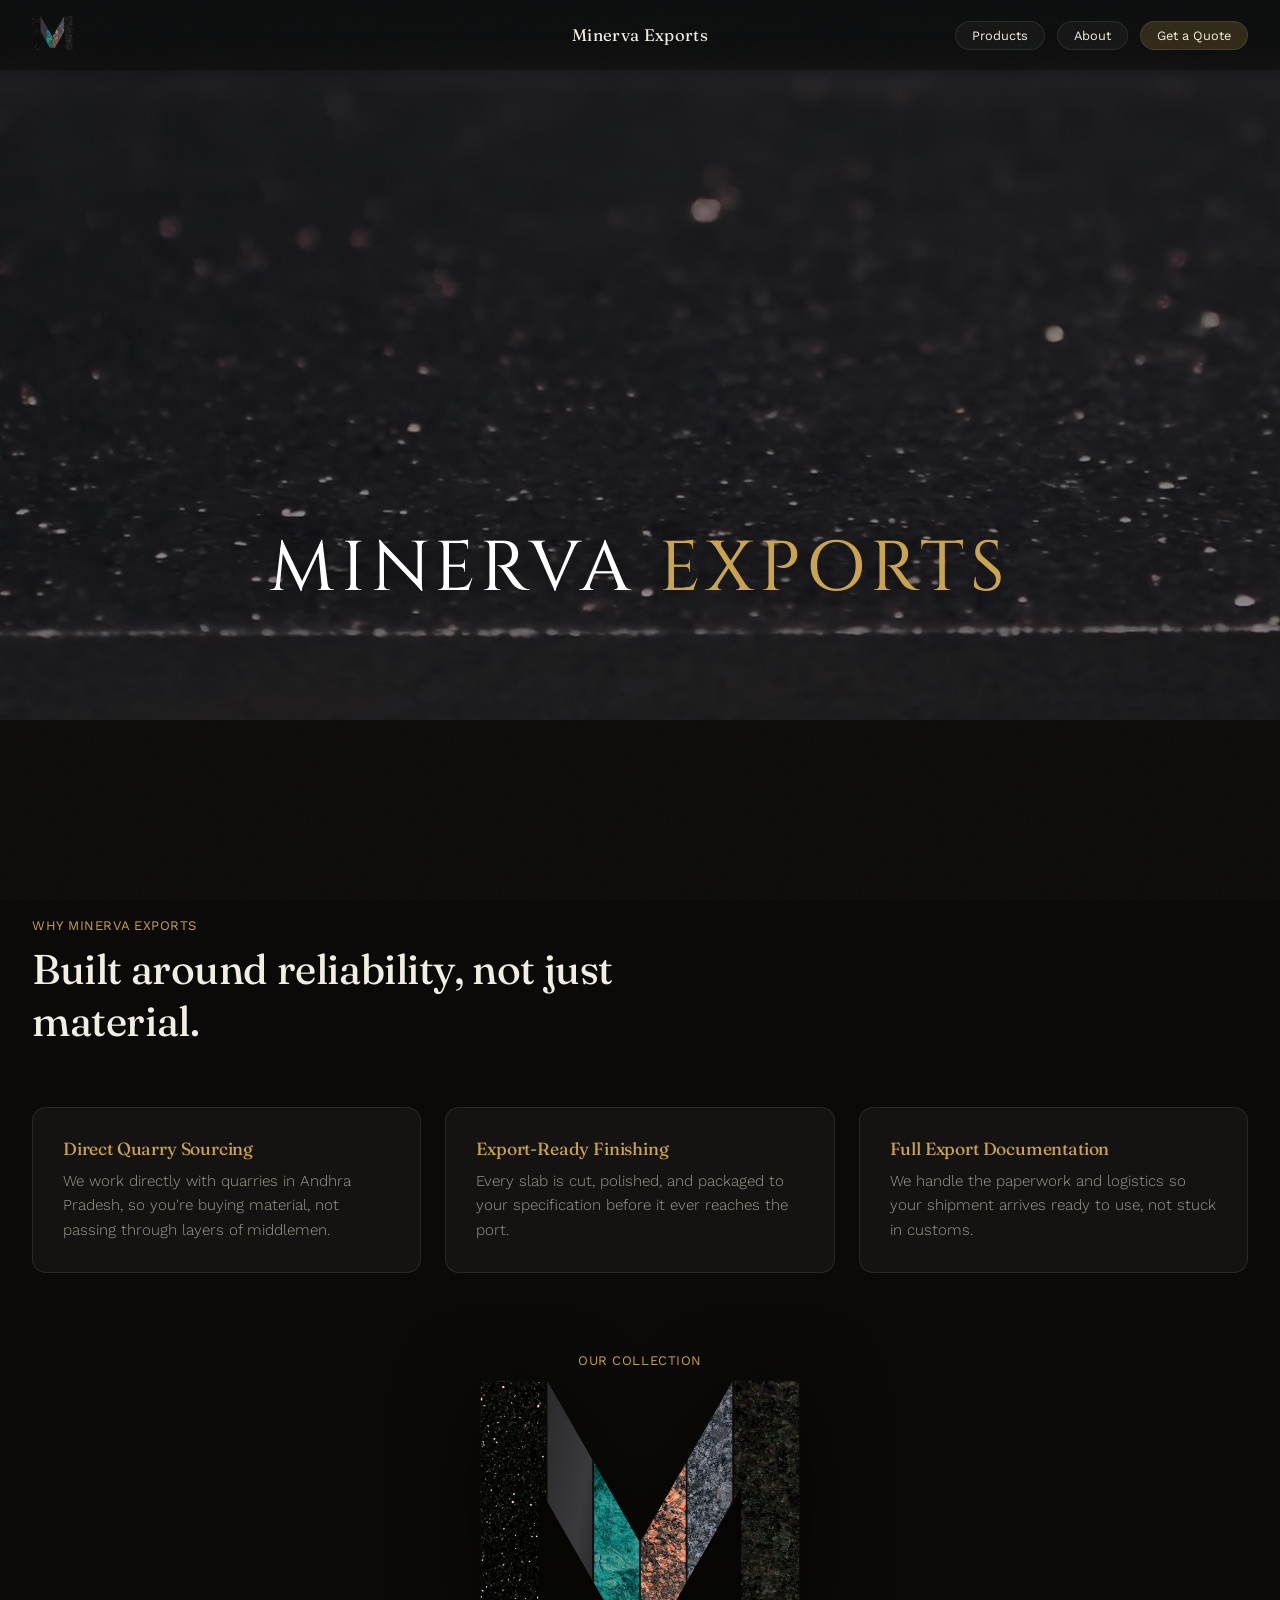
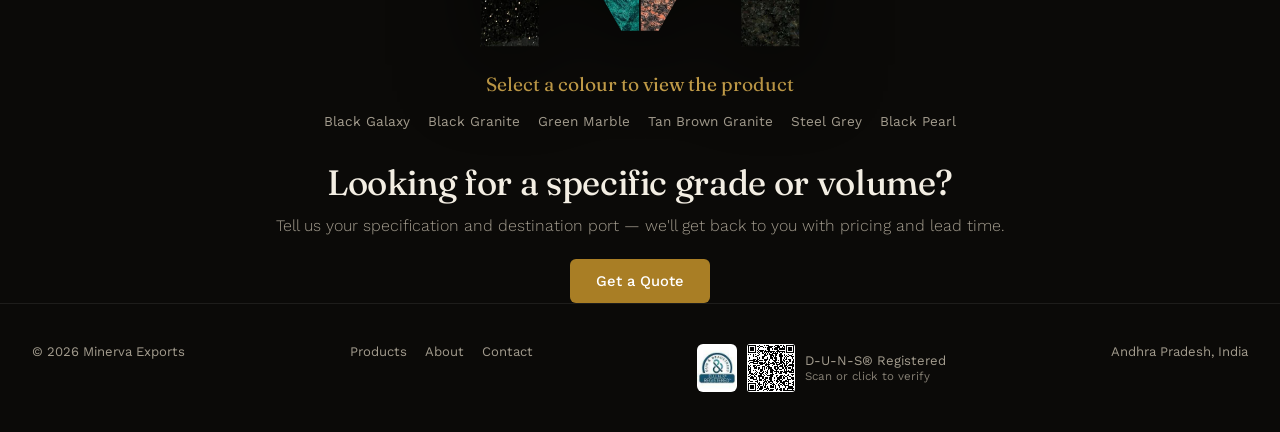
==== index.html @ e424e79a "Initial commit-1" ====
<!DOCTYPE html>
<html lang="en">
<head>
<meta charset="UTF-8">
<meta name="viewport" content="width=device-width, initial-scale=1, viewport-fit=cover">
<title>Minerva Exports — Natural Granite & Marble, Andhra Pradesh</title>
<meta name="description" content="Minerva Exports supplies Black Galaxy, Black Granite, Green Marble, Tan Brown, Steel Grey and Black Pearl Granite from Andhra Pradesh to buyers worldwide.">
<link rel="icon" href="data:image/svg+xml,%3Csvg xmlns='http://www.w3.org/2000/svg' viewBox='0 0 100 100'%3E%3Ctext y='.9em' font-size='90'%3E%F0%9F%AA%A8%3C/text%3E%3C/svg%3E">
<link rel="preconnect" href="https://fonts.googleapis.com">
<link rel="preconnect" href="https://fonts.gstatic.com" crossorigin>
<link href="https://fonts.googleapis.com/css2?family=Cinzel:wght@500;600&family=Fraunces:opsz,wght@9..144,300;9..144,450;9..144,600&family=Work+Sans:wght@300;400;500&display=swap" rel="stylesheet">
<link rel="stylesheet" href="css/style.css?v=19">
</head>
<body>
<div class="watermark" aria-hidden="true"><img src="assets/logo.png" alt=""><span>Minerva Exports</span></div>
<div class="grain"></div>

<nav id="nav">
  <div><a class="nav-m" href="index.html" aria-label="Minerva Exports home"><svg viewBox="0 0 600 500" aria-hidden="true"><defs><clipPath id="mi-shape"><path d="M0 500V0H125L300 305L475 0H600V500H490V200L335 470H265L110 200V500Z"/></clipPath></defs><g clip-path="url(#mi-shape)"><image href="assets/black-galaxy.jpg" x="0" y="0" width="125" height="500" preserveAspectRatio="xMidYMid slice"/><rect x="125" width="87.5" height="500" fill="#33323a"/><image href="assets/green-marble.jpg" x="212.5" y="0" width="87.5" height="500" preserveAspectRatio="xMidYMid slice"/><image href="assets/tan-brown.jpg" x="300" y="0" width="87.5" height="500" preserveAspectRatio="xMidYMid slice"/><image href="assets/steel-grey.jpg" x="387.5" y="0" width="87.5" height="500" preserveAspectRatio="xMidYMid slice"/><image href="assets/black-pearl.jpg" x="475" y="0" width="125" height="500" preserveAspectRatio="xMidYMid slice"/></g></svg></a></div>
  <div class="brand"><a href="index.html">Minerva Exports</a></div>
  <div class="nav-right">
    <a href="products.html" class="glass nav-btn">Products</a>
    <a href="about.html" class="glass nav-btn">About</a>
    <a href="contact.html" class="glass nav-btn primary">Get a Quote</a>
  </div>
</nav>

<main>
<section class="hero">
  <img class="hero-img" src="assets/hero-full.jpg" srcset="assets/hero-3000.jpg 3000w, assets/hero-full.jpg 7176w" sizes="100vw" fetchpriority="high" decoding="async" alt="Close-up of Black Galaxy granite surface">
  <div class="hero-content">
    <h1 class="hero-brand">Minerva <span class="gold">Exports</span></h1>
  </div>
</section>
<section class="why-section">
  <div class="section-head reveal">
    <div class="tag">WHY MINERVA EXPORTS</div>
    <h2>Built around reliability, not just material.</h2>
  </div>
  <div class="value-grid">
    <div class="value-card glass reveal">
      <h3>Direct Quarry Sourcing</h3>
      <p>We work directly with quarries in Andhra Pradesh, so you're buying material, not passing through layers of middlemen.</p>
    </div>
    <div class="value-card glass reveal">
      <h3>Export-Ready Finishing</h3>
      <p>Every slab is cut, polished, and packaged to your specification before it ever reaches the port.</p>
    </div>
    <div class="value-card glass reveal">
      <h3>Full Export Documentation</h3>
      <p>We handle the paperwork and logistics so your shipment arrives ready to use, not stuck in customs.</p>
    </div>
  </div>
</section>

<section class="collection-section">
  <div class="section-head reveal">
    <div class="tag">OUR COLLECTION</div>
  </div>
  <div class="m-wrap reveal">
    <svg class="m-logo" viewBox="0 0 600 500" role="group" aria-label="Letter M made from our stone colours. Select a colour to view the product.">
      <defs>
        <clipPath id="m-shape"><path d="M0 500V0H125L300 305L475 0H600V500H490V200L335 470H265L110 200V500Z"/></clipPath>
        <linearGradient id="blk" x1="0" y1="0" x2="1" y2="1"><stop offset="0" stop-color="#2a2a2d"/><stop offset=".6" stop-color="#3a393c"/><stop offset="1" stop-color="#242426"/></linearGradient>
      </defs>
      <g clip-path="url(#m-shape)">
      <a class="m-band" href="products.html#black-galaxy" data-name="Black Galaxy" data-origin="Flagship — Andhra Pradesh" data-desc="A deep black field scattered with fine gold and copper flecks. Prized for countertops, flooring and monument work." data-ax="62" data-ay="250" aria-label="Black Galaxy">
        <image href="assets/black-galaxy.jpg" x="0" y="0" width="125" height="500" preserveAspectRatio="xMidYMid slice"/>
        <rect class="m-hit" x="0" y="0" width="125" height="500"/>
      </a>
      <a class="m-band" href="products.html#black-granite" data-name="Black Granite" data-origin="Andhra Pradesh" data-desc="A dense, uniform black stone with a fine grain, consistent in colour across large lots." data-ax="170" data-ay="190" aria-label="Black Granite">
        <rect x="125" y="0" width="87.5" height="500" fill="url(#blk)"/>
        <rect class="m-hit" x="125" y="0" width="87.5" height="500"/>
      </a>
      <a class="m-band" href="products.html#green-marble" data-name="Green Marble" data-origin="Andhra Pradesh" data-desc="Emerald-toned marble with natural veining. Polishes to a high shine for flooring and cladding." data-ax="256" data-ay="340" aria-label="Green Marble">
        <image href="assets/green-marble.jpg" x="212.5" y="0" width="87.5" height="500" preserveAspectRatio="xMidYMid slice"/>
        <rect class="m-hit" x="212.5" y="0" width="87.5" height="500"/>
      </a>
      <a class="m-band" href="products.html#tan-brown" data-name="Tan Brown Granite" data-origin="Andhra Pradesh" data-desc="Copper-red feldspar crystals in a deep black-brown base. A warm, bold look for countertops and monuments." data-ax="344" data-ay="340" aria-label="Tan Brown Granite">
        <image href="assets/tan-brown.jpg" x="300" y="0" width="87.5" height="500" preserveAspectRatio="xMidYMid slice"/>
        <rect class="m-hit" x="300" y="0" width="87.5" height="500"/>
      </a>
      <a class="m-band" href="products.html#steel-grey" data-name="Steel Grey" data-origin="Andhra Pradesh" data-desc="Cool blue-grey granite with large crystals on a dark speckled base. Hard-wearing and consistent in tone." data-ax="430" data-ay="190" aria-label="Steel Grey">
        <image href="assets/steel-grey.jpg" x="387.5" y="0" width="87.5" height="500" preserveAspectRatio="xMidYMid slice"/>
        <rect class="m-hit" x="387.5" y="0" width="87.5" height="500"/>
      </a>
      <a class="m-band" href="products.html#black-pearl" data-name="Black Pearl" data-origin="Andhra Pradesh" data-desc="Near-black granite with a silver and blue-grey shimmer when polished. For vanities, flooring and memorial work." data-ax="538" data-ay="250" aria-label="Black Pearl">
        <image href="assets/black-pearl.jpg" x="475" y="0" width="125" height="500" preserveAspectRatio="xMidYMid slice"/>
        <rect class="m-hit" x="475" y="0" width="125" height="500"/>
      </a>
      </g>
    </svg>
    <svg class="m-thread" aria-hidden="true"><path/><circle r="4"/></svg>
    <div class="m-card" aria-live="polite"><div class="m-card-origin"></div><h3 class="m-card-name"></h3><p class="m-card-desc"></p><a class="m-card-link" href="products.html">View product →</a></div>
    <p class="m-caption" aria-live="polite">Select a colour to view the product</p>
    <div class="m-legend" role="navigation" aria-label="Products"><a href="products.html#black-galaxy" data-name="Black Galaxy">Black Galaxy</a><a href="products.html#black-granite" data-name="Black Granite">Black Granite</a><a href="products.html#green-marble" data-name="Green Marble">Green Marble</a><a href="products.html#tan-brown" data-name="Tan Brown Granite">Tan Brown Granite</a><a href="products.html#steel-grey" data-name="Steel Grey">Steel Grey</a><a href="products.html#black-pearl" data-name="Black Pearl">Black Pearl</a></div>
  </div>
</section>



<section class="cta-band">
  <div class="reveal">
    <h2>Looking for a specific grade or volume?</h2>
    <p>Tell us your specification and destination port — we'll get back to you with pricing and lead time.</p>
    <a href="contact.html" class="btn-solid">Get a Quote</a>
  </div>
</section>
</main>

<footer>
  <span>© 2026 Minerva Exports</span>
  <div class="f-links">
    <a href="products.html">Products</a>
    <a href="about.html">About</a>
    <a href="contact.html">Contact</a>
  </div>
  <a class="duns-seal" href="https://dunsregistered.dnb.com/DunsRegisteredProfileAnywhere.aspx?Key1=3169042&PaArea=email" target="_blank" rel="noopener" title="Verify our D-U-N-S® Registered™ profile">
    <span class="seal"><img src="assets/duns-registered.png" alt="Dun &amp; Bradstreet D-U-N-S Registered seal"></span>
    <img class="qr-sm" src="assets/duns-qr.png" alt="QR code to verify our D-U-N-S profile">
    <span>D-U-N-S® Registered<br><small>Scan or click to verify</small></span>
  </a>
  <span>Andhra Pradesh, India</span>
</footer>

<script src="js/main.js?v=7"></script>
</body>
</html>
---- css/style.css ----
:root{
  --ink:#0B0A08;
  --panel:#16140F;
  --panel2:#1E1B15;
  --gold:#C9A24B;
  --paper:#F3EEE3;
  --muted:#A39C8E;
  font-family:'Work Sans', sans-serif;
  padding-top:env(safe-area-inset-top,0px);
  padding-bottom:env(safe-area-inset-bottom,0px);
}
*{box-sizing:border-box; margin:0; padding:0;}
html{scroll-behavior:smooth;}
body{background:var(--ink); color:var(--paper); overflow-x:hidden; position:relative;
  animation:pageIn .6s ease forwards;}
@keyframes pageIn{from{opacity:0;}to{opacity:1;}}
h1,h2,h3{font-family:'Fraunces', serif; font-weight:450; letter-spacing:-0.01em;}
a{color:inherit; text-decoration:none;}
img{max-width:100%; display:block;}
.wrap{max-width:1180px; margin:0 auto; padding:0 32px;}

/* WATERMARK + GRAIN */
.watermark{position:fixed; top:50%; left:50%; transform:translate(-50%,-50%);
  width:min(46vw,480px); z-index:0; opacity:.1; pointer-events:none; filter:saturate(1.1) brightness(1.08);
  display:flex; flex-direction:column; align-items:center; text-align:center;}
.watermark img{width:100%;}
.watermark span{font-family:'Fraunces',serif; font-size:clamp(1.4rem,4.6vw,3rem); letter-spacing:.06em;
  color:#C9A24B; margin-top:-22%; white-space:nowrap;}
.grain{position:fixed; inset:0; z-index:250; pointer-events:none; opacity:.05; mix-blend-mode:screen;
  background-image:url("data:image/svg+xml,%3Csvg xmlns='http://www.w3.org/2000/svg'%3E%3Cfilter id='n'%3E%3CfeTurbulence type='fractalNoise' baseFrequency='0.85' numOctaves='2' stitchTiles='stitch'/%3E%3C/filter%3E%3Crect width='100%25' height='100%25' filter='url(%23n)'/%3E%3C/svg%3E");
  background-size:180px;}
header, main, footer{position:relative; z-index:2;}

/* NAV */
nav{position:fixed; top:0; left:0; right:0; z-index:100; padding:16px 32px; padding-top:calc(16px + env(safe-area-inset-top,0px));
    display:grid; grid-template-columns:1fr auto 1fr; align-items:center; gap:20px;
    background:rgba(11,10,8,.5); backdrop-filter:blur(10px); -webkit-backdrop-filter:blur(10px);
    transition:background .4s ease, padding .3s ease;}
nav.scrolled{background:rgba(11,10,8,.88); backdrop-filter:blur(16px);
  padding-top:calc(14px + env(safe-area-inset-top,0px)); padding-bottom:14px; box-shadow:0 1px 0 rgba(255,255,255,.06);}
.brand{font-family:'Fraunces',serif; font-size:1.05rem; letter-spacing:.02em; justify-self:center;}
.nav-right{display:flex; align-items:center; gap:12px; justify-self:end;}
.nav-btn{position:relative; padding:9px 22px; border-radius:30px; font-size:.85rem; color:var(--paper); white-space:nowrap;
  background:rgba(201,162,75,.12); border:1px solid rgba(201,162,75,.45); display:inline-block;}
.nav-btn:hover{border-color:rgba(201,162,75,.85); box-shadow:0 6px 16px rgba(201,162,75,.14), inset 0 1px 0 rgba(255,255,255,.08);}
.nav-btn.primary{background:rgba(201,162,75,.2);}
.nav-btn.active{border-color:rgba(201,162,75,.9); background:rgba(201,162,75,.22);}
.nav-right a:not(.primary){display:none;}
@media(min-width:720px){.nav-right a:not(.primary){display:inline-block;}}

/* PAGE HEADER (non-home pages) */
.page-header{padding:calc(140px + env(safe-area-inset-top,0px)) 32px 60px; max-width:900px; margin:0 auto;}
.page-header .tag{color:var(--gold); font-size:.82rem; letter-spacing:.04em;}
.page-header h1{font-size:clamp(2rem,4.4vw,3rem); margin-top:10px;}
.page-header p{margin-top:16px; color:var(--muted); font-weight:300; max-width:60ch; line-height:1.6;}

/* HERO (home only) */
.hero{position:relative; height:80svh; min-height:448px; display:flex; align-items:flex-end; overflow:hidden;}
.hero-img{position:absolute; inset:-10% 0 0 0; width:100%; height:120%; object-fit:cover;
  transform:scale(1.12); filter:brightness(.55) saturate(1.05);
  animation:heroZoom 2.4s cubic-bezier(.19,1,.22,1) forwards; will-change:transform;}
@keyframes heroZoom{to{transform:scale(1) translateY(0);}}
.hero-fade{position:absolute; inset:0; background:linear-gradient(180deg, rgba(10,9,7,.28) 0%, rgba(10,9,7,.22) 42%, rgba(11,10,8,.98) 100%);}
.hero-content{position:relative; z-index:2; padding:0 32px 9vh; max-width:760px;}
.hero-eyebrow{color:#D9B565; font-size:.82rem; letter-spacing:.04em; margin-bottom:14px;
  opacity:0; animation:riseIn .9s ease forwards; animation-delay:.5s;}
.hero h1{font-size:clamp(2.4rem,6vw,4.4rem); line-height:1.04; font-weight:450; color:#FAF7F0;
  opacity:0; animation:riseIn 1s ease forwards; animation-delay:.7s;}
.hero p{margin-top:20px; font-size:clamp(1rem,1.6vw,1.2rem); color:#EDE8DD; max-width:520px; font-weight:300; line-height:1.5;
  opacity:0; animation:riseIn 1s ease forwards; animation-delay:.95s;}
@keyframes riseIn{from{opacity:0; transform:translateY(22px);}to{opacity:1; transform:translateY(0);}}
.hero-ctas{display:flex; gap:14px; margin-top:30px; flex-wrap:wrap;
  opacity:0; animation:riseIn 1s ease forwards; animation-delay:1.1s;}
.btn-solid{background:#A97E25; color:#fff; padding:13px 26px; border-radius:6px; font-size:.92rem; font-weight:500;}
.btn-solid:hover{background:#8F6E1F;}
.btn-outline{padding:13px 26px; border-radius:6px; font-size:.92rem; font-weight:500; border:1px solid rgba(255,255,255,.5); color:#fff;}
.btn-outline:hover{background:rgba(255,255,255,.1);}
.scroll-cue{position:absolute; bottom:28px; left:32px; z-index:2; font-size:.75rem; color:var(--muted);
  display:flex; align-items:center; gap:10px; opacity:0; animation:riseIn 1s ease forwards; animation-delay:1.3s;}
.scroll-cue .line{width:1px; height:34px; background:linear-gradient(var(--muted), transparent); animation:pulse 2s ease-in-out infinite;}
@keyframes pulse{0%,100%{opacity:.4;}50%{opacity:1;}}

/* REVEAL */
.reveal{opacity:0; transform:translateY(36px); transition:opacity .9s cubic-bezier(.19,1,.22,1), transform .9s cubic-bezier(.19,1,.22,1);}
.reveal.in{opacity:1; transform:translateY(0);}

section{padding:min(14vh,120px) 0;}
.section-head{padding:0 32px 60px; max-width:900px;}
.section-head .tag{color:var(--gold); font-size:.82rem; letter-spacing:.04em;}
.section-head h2{font-size:clamp(1.8rem,3.6vw,2.6rem); margin-top:10px; max-width:640px;}

/* VALUE PROPS (home) */
.value-grid{display:grid; grid-template-columns:1fr; gap:24px; padding:0 32px;}
@media(min-width:760px){.value-grid{grid-template-columns:repeat(3,1fr);}}
.value-card h3{color:var(--gold); font-size:1.1rem;}
.value-card p{margin-top:10px; color:var(--muted); font-weight:300; line-height:1.6; font-size:.95rem;}

/* FEATURED teaser cards (home) */
.teaser-grid{display:grid; grid-template-columns:1fr; gap:24px; padding:0 32px;}
@media(min-width:760px){.teaser-grid{grid-template-columns:repeat(3,1fr);}}
.teaser-card{overflow:hidden; padding:0; border-radius:14px;}
.teaser-card .tsw{aspect-ratio:4/3; overflow:hidden;}
.teaser-card .tsw img{width:100%; height:100%; object-fit:cover;}
.teaser-card .tbody{padding:20px;}
.teaser-card h3{font-size:1.1rem;}
.teaser-card p{margin-top:6px; color:var(--muted); font-size:.88rem; font-weight:300;}

/* PRODUCTS */
.product-row{display:grid; grid-template-columns:1fr; gap:36px; padding:0 32px; align-items:center;
  border-top:1px solid rgba(255,255,255,.08); padding-top:60px; padding-bottom:60px;}
.product-row:last-child{border-bottom:1px solid rgba(255,255,255,.08);}
@media(min-width:860px){.product-row{grid-template-columns:1fr 1fr; gap:70px;}
  .product-row.alt{direction:rtl;} .product-row.alt > *{direction:ltr;}}
.swatch{position:relative; aspect-ratio:4/3; border-radius:2px; overflow:hidden; background:#111;
  transform:scale(.9); filter:brightness(.78) saturate(.9); will-change:transform,filter;}
.swatch img{width:100%; height:100%; object-fit:cover; transform:scale(1.08); will-change:transform;}
.swatch-black{background:
    radial-gradient(circle at 20% 30%, rgba(201,162,75,.55) 0 1px, transparent 2px) 0 0/38px 38px,
    radial-gradient(circle at 60% 70%, rgba(201,162,75,.4) 0 1px, transparent 2px) 0 0/29px 29px,
    radial-gradient(circle at 80% 15%, rgba(255,255,255,.25) 0 1px, transparent 1.5px) 0 0/22px 22px,
    linear-gradient(135deg,#0c0c0d,#171618 60%,#0a0a0b);}
.swatch-tan{background:
    radial-gradient(circle at 25% 35%, rgba(60,45,30,.55) 0 2px, transparent 3px) 0 0/30px 30px,
    radial-gradient(circle at 70% 60%, rgba(230,210,180,.4) 0 2px, transparent 3px) 0 0/22px 22px,
    linear-gradient(125deg,#8a6a45,#b08a58 45%,#6e5233 100%);}
.prod-name{font-size:clamp(1.6rem,3vw,2.2rem);}
.prod-origin{color:var(--gold); font-size:.82rem; letter-spacing:.03em; margin-top:8px;}
.prod-desc{color:var(--muted); font-weight:300; line-height:1.65; margin-top:16px; max-width:46ch;}

/* ABOUT */
.about-grid{display:grid; grid-template-columns:1fr; gap:50px; padding:0 32px;}
@media(min-width:860px){.about-grid{grid-template-columns:1.1fr .9fr;}}
.about-grid p{color:var(--muted); font-weight:300; line-height:1.75; margin-top:18px; max-width:56ch;}
.about-facts{display:flex; flex-direction:column; gap:22px;}
.about-facts .fact h3{color:var(--gold); font-size:1rem; font-weight:450;}
.about-facts .fact p{color:var(--muted); font-size:.92rem; margin-top:6px; font-weight:300;}

/* PROCESS (about) */
.process-grid{display:grid; grid-template-columns:1fr; gap:20px; padding:0 32px;}
@media(min-width:760px){.process-grid{grid-template-columns:repeat(4,1fr);}}
.process-card .num{color:var(--gold); font-family:'Fraunces',serif; font-size:1.6rem;}
.process-card h3{font-size:1rem; margin-top:8px;}
.process-card p{margin-top:8px; color:var(--muted); font-size:.85rem; font-weight:300; line-height:1.5;}

/* CONTACT */
.contact-wrap{padding:0 32px; display:grid; grid-template-columns:1fr; gap:50px;}
@media(min-width:860px){.contact-wrap{grid-template-columns:.9fr 1.1fr;}}
.contact-info p{color:var(--muted); font-weight:300; line-height:1.7; margin-top:16px; max-width:40ch;}
.contact-info .addr{margin-top:32px; font-size:.92rem; color:var(--muted);}
form{display:flex; flex-direction:column; gap:18px;}
.field{display:flex; flex-direction:column; gap:8px;}
label{font-size:.82rem; color:var(--muted);}
input,select,textarea{background:transparent; border:none; border-bottom:1px solid rgba(255,255,255,.2);
  color:var(--paper); font-family:'Work Sans',sans-serif; font-size:1rem; padding:10px 2px; outline:none;
  transition:border-color .3s;}
input:focus,select:focus,textarea:focus{border-color:var(--gold);}
textarea{resize:vertical; min-height:90px;}
select option{background:var(--ink); color:var(--paper);}

/* GLASS PANELS */
.glass{position:relative; overflow:hidden; --mx:50%; --my:50%;
  background:rgba(255,255,255,.04);
  -webkit-backdrop-filter:blur(18px) saturate(160%); backdrop-filter:blur(18px) saturate(160%);
  border:1px solid rgba(255,255,255,.09); border-radius:14px; padding:30px;
  transition:border-color .4s ease, box-shadow .4s ease, transform .4s ease, background .4s ease;}
.glass::before{content:''; position:absolute; inset:0; pointer-events:none; border-radius:inherit;
  background:radial-gradient(150px circle at var(--mx) var(--my), rgba(201,162,75,.045), transparent 65%);
  opacity:0; transition:opacity .45s ease;}
.glass:hover{border-color:rgba(201,162,75,.4); box-shadow:0 14px 34px rgba(0,0,0,.5), inset 0 1px 0 rgba(255,255,255,.06);}
.glass:hover::before{opacity:1;}

button{position:relative; overflow:hidden; margin-top:10px; align-self:flex-start;
  background:rgba(201,162,75,0.14);
  -webkit-backdrop-filter:blur(14px) saturate(180%); backdrop-filter:blur(14px) saturate(180%);
  border:1px solid rgba(201,162,75,.45); color:var(--paper);
  padding:14px 30px; font-size:.95rem; font-weight:500; font-family:'Work Sans',sans-serif;
  border-radius:6px; cursor:pointer;
  transition:transform .3s ease, background .3s ease, border-color .3s ease, box-shadow .3s ease;
  --mx:50%; --my:50%;}
button::before{content:''; position:absolute; inset:0; pointer-events:none;
  background:radial-gradient(100px circle at var(--mx) var(--my), rgba(255,255,255,.14), transparent 65%);
  opacity:0; transition:opacity .35s ease;}
button:hover{transform:translateY(-2px); background:rgba(201,162,75,.22); border-color:rgba(201,162,75,.8);
  box-shadow:0 8px 20px rgba(201,162,75,.14), inset 0 1px 0 rgba(255,255,255,.3);}
button:hover::before{opacity:1;}
button:active{transform:translateY(0px) scale(.98);}

/* CTA BAND */
.cta-band{text-align:center; padding:0 32px;}
.cta-band h2{font-size:clamp(1.6rem,3.2vw,2.2rem);}
.cta-band p{margin-top:12px; color:var(--muted); font-weight:300;}
.cta-band .btn-solid{display:inline-block; margin-top:24px;}

footer{padding:40px 32px; display:flex; justify-content:space-between; flex-wrap:wrap; gap:14px;
  color:var(--muted); font-size:.82rem; border-top:1px solid rgba(255,255,255,.08);}
footer .f-links{display:flex; gap:18px;}
footer .f-links a:hover{color:var(--gold);}

@media (prefers-reduced-motion: reduce){
  .hero-img, .hero-eyebrow, .hero h1, .hero p, .hero-ctas, .scroll-cue, .reveal{animation:none !important; opacity:1 !important; transform:none !important; transition:none !important;}
}

/* NAV BUTTONS — compact (must follow .glass, which sets padding:30px) */
.nav-btn.glass{padding:6px 16px; border-radius:30px; font-size:.8rem;}

/* COLLECTION hover pop-up */
.teaser-card.reveal.in{transition:opacity .9s cubic-bezier(.19,1,.22,1), transform .45s cubic-bezier(.19,1,.22,1), box-shadow .45s ease, border-color .45s ease;}
.teaser-card.reveal.in:hover{transform:translateY(-10px) scale(1.03); z-index:3;
  box-shadow:0 24px 48px rgba(0,0,0,.6), 0 0 0 1px rgba(201,162,75,.35);}
.teaser-card .tsw img{transition:transform .6s cubic-bezier(.19,1,.22,1);}
.teaser-card:hover .tsw img{transform:scale(1.08);}

/* LOCATION MAP */
.map-wrap{padding:0 32px;}
.map-card{padding:0; overflow:hidden;}
.map-card iframe{display:block; width:100%; height:min(60vh,440px); border:0;}
.map-foot{display:flex; justify-content:space-between; align-items:center; flex-wrap:wrap; gap:14px; padding:18px 22px;}
.map-foot p{color:var(--muted); font-size:.92rem; font-weight:300; line-height:1.5;}
.map-foot .btn-solid{padding:10px 20px; font-size:.85rem;}

/* D-U-N-S REGISTERED badge */
.duns-seal{display:inline-flex; align-items:center; gap:10px; color:var(--muted);}
.duns-seal .seal{width:40px; height:48px; overflow:hidden; flex:none;}
.duns-seal .seal img{height:100%; width:auto; max-width:none;}
.duns-seal:hover{color:var(--gold);}
.duns-wrap{padding:0 32px;}
.duns-card{display:flex; flex-direction:column; align-items:center; gap:18px; text-align:center; padding:28px 22px;}
.duns-card img{width:100%; max-width:760px; height:auto;}
.duns-card p{color:var(--muted); font-size:.92rem; font-weight:300; line-height:1.6; max-width:60ch;}
.duns-seal .qr-sm{width:48px; height:48px; image-rendering:pixelated; border-radius:3px;}
.duns-seal small{font-size:.72rem; opacity:.8;}
.duns-row{display:flex; align-items:center; justify-content:center; gap:32px; flex-wrap:wrap;}
.duns-card .seal-lg{display:block; width:100px; height:120px; overflow:hidden;}
.duns-card .seal-lg img{height:100%; width:auto; max-width:none;}
.duns-card .duns-qr{width:170px; height:170px; max-width:none; image-rendering:pixelated; background:#fff; padding:8px; border-radius:8px; border:1px solid rgba(0,0,0,.08);}
.duns-card p strong{color:var(--paper); font-weight:500;}

/* Collection: 3 per row on desktop, last row centred */
@media(min-width:760px){
  .teaser-grid{display:flex; flex-wrap:wrap; justify-content:center;}
  .teaser-grid .teaser-card{flex:0 0 calc((100% - 48px)/3);}
}

/* DARK THEME extras */
.glass::before{background:radial-gradient(150px circle at var(--mx) var(--my), rgba(201,162,75,.08), transparent 65%);}
.btn-solid:hover{background:#C9A24B; color:#0B0A08;}
.duns-seal .seal, .duns-card .seal-lg{background:#fff; border-radius:6px;}
select option{background:#16140F;}

/* Map inside contact card */
.contact-info{display:flex; flex-direction:column;}
.contact-map{margin-top:28px; padding-top:24px; border-top:1px solid rgba(255,255,255,.09); display:flex; flex-direction:column; gap:12px; flex:1;}
.contact-map .map-label{color:var(--gold); font-size:.82rem; letter-spacing:.04em; text-transform:uppercase;}
.contact-info .contact-map .map-addr{margin-top:0; font-size:.92rem;}
.contact-map iframe{width:100%; flex:1; min-height:240px; border:0; border-radius:10px; filter:grayscale(.2) contrast(1.05);}
.contact-map .btn-solid{align-self:flex-start; padding:10px 20px; font-size:.85rem;}

/* Map section: map on the left, address + directions on the right (desktop) */
@media(min-width:860px){
  .map-card{display:grid; grid-template-columns:1.2fr .8fr; align-items:stretch;}
  .map-card iframe{height:100%; min-height:380px;}
  .map-foot{flex-direction:column; align-items:flex-start; justify-content:center; gap:22px; padding:36px 40px;}
  .map-foot p{font-size:1.05rem; line-height:1.7;}
}

/* Home: tighter gap between "Why Minerva Exports" and "Our Collection" */
.why-section{padding-top:max(22vh,140px); padding-bottom:48px;}
.collection-section{padding-top:0;}
.collection-section .section-head{padding-bottom:28px;}

/* HERO: brand name on the slab's bottom-left edge; intro text below the image */
.hero .hero-content{padding:0 16px; max-width:none; position:absolute; left:0; right:0; bottom:16%; text-align:center;}
.hero-brand{font-size:clamp(2rem,5.4vw,4.2rem); line-height:1; color:#FAF7F0; letter-spacing:.01em;
  text-shadow:0 2px 18px rgb(13, 12, 12);
  opacity:0; animation:riseIn 1s ease forwards; animation-delay:.5s;}
.hero-below{padding:44px 32px 0; max-width:760px;}
.hero-below .hero-eyebrow, .hero-below .hero-ctas{opacity:1; animation:none;}
.hero-below p{margin-top:4px; font-size:clamp(1rem,1.6vw,1.2rem); color:var(--muted); max-width:560px; font-weight:300; line-height:1.6;}
.hero-below .btn-outline{border-color:rgba(201,162,75,.6);}
@media (prefers-reduced-motion: reduce){ .hero-brand{animation:none; opacity:1;} }

/* Hero brand: Cinzel in gold */
.hero-brand{font-family:'Cinzel', serif; font-weight:600; letter-spacing:.08em; text-transform:uppercase;
  background:linear-gradient(180deg,#F3DC9A 0%,#D9B565 45%,#A97E25 100%);
  -webkit-background-clip:text; background-clip:text; color:transparent; -webkit-text-fill-color:transparent;
  text-shadow:none; filter:drop-shadow(0 2px 10px rgba(0,0,0,.7));}
/* Hero brand: same flat gold as the value-card headings */
.hero-brand{background:none; color:var(--gold); -webkit-text-fill-color:var(--gold);}
/* Hero brand: white, smaller */
.hero-brand{color:#FFFFFF; -webkit-text-fill-color:#FFFFFF; font-size:clamp(1.5rem,4vw,3.1rem);}
.hero-brand .gold{color:var(--gold); -webkit-text-fill-color:var(--gold);}

/* COLLECTION as circles with pop animation */
.collection-section .teaser-grid{display:flex; flex-wrap:wrap; justify-content:center; gap:36px 28px; padding:0 16px;}
.collection-section .teaser-grid .circle-card{flex:0 0 150px; width:150px; padding:0; background:none; border:none; border-radius:0;
  overflow:visible; text-align:center; box-shadow:none;}
@media(min-width:760px){.collection-section .teaser-grid .circle-card{flex:0 0 190px; width:190px;}}
.circle-card .tsw{aspect-ratio:1/1; border-radius:50%; overflow:hidden; position:relative;
  border:2px solid rgba(201,162,75,.45); box-shadow:0 10px 26px rgba(0,0,0,.55);
  transition:transform .5s cubic-bezier(.34,1.56,.64,1), box-shadow .45s ease, border-color .45s ease;}
.circle-card .tsw img{transition:transform .8s cubic-bezier(.19,1,.22,1);}
.circle-card .tbody{padding:16px 4px 0;}
.circle-card h3{font-size:1.02rem; transition:color .3s ease;}
.circle-card p{font-size:.8rem; line-height:1.45;}

/* entrance: pop in with a little bounce, staggered */
.circle-card.reveal{opacity:0; transform:scale(.6);}
.circle-card.reveal.in{opacity:1; transform:none; animation:circlePop .8s cubic-bezier(.34,1.56,.64,1) both;}
.teaser-grid .circle-card:nth-child(2).in{animation-delay:.1s;}
.teaser-grid .circle-card:nth-child(3).in{animation-delay:.2s;}
.teaser-grid .circle-card:nth-child(4).in{animation-delay:.3s;}
.teaser-grid .circle-card:nth-child(5).in{animation-delay:.4s;}
.teaser-grid .circle-card:nth-child(6).in{animation-delay:.5s;}
@keyframes circlePop{0%{opacity:0; transform:scale(.6);}70%{opacity:1; transform:scale(1.06);}100%{opacity:1; transform:scale(1);}}

/* hover: circle pops up with a gold glow */
.circle-card.reveal.in:hover{transform:none; box-shadow:none;}
.circle-card:hover .tsw{transform:translateY(-8px) scale(1.1); border-color:var(--gold);
  box-shadow:0 18px 40px rgba(0,0,0,.6), 0 0 0 6px rgba(201,162,75,.15), 0 0 28px rgba(201,162,75,.35);}
.circle-card:hover .tsw img{transform:scale(1.15) rotate(4deg);}
.circle-card:hover h3{color:var(--gold);}
.circle-card::before{display:none;}

@media (prefers-reduced-motion: reduce){
  .circle-card.reveal{opacity:1; transform:none; animation:none !important;}
  .circle-card .tsw, .circle-card .tsw img{transition:none;}
}

/* Quote form */
.hp{position:absolute; left:-9999px; width:1px; height:1px; opacity:0;}
.form-status{color:var(--muted); font-size:.88rem; line-height:1.5; min-height:1.2em;}
button:disabled{opacity:.7; cursor:default; transform:none;}
.form-status.ok{color:#DDF2DF; background:rgba(76,160,96,.16); border:1px solid rgba(76,160,96,.5); border-radius:8px; padding:12px 14px;}
.form-status.err{color:#F6D6D2; background:rgba(190,70,60,.16); border:1px solid rgba(190,70,60,.5); border-radius:8px; padding:12px 14px;}

/* M logo built from product colours (home) */
.m-wrap{max-width:320px; margin:0 auto; padding:0 24px; text-align:center;}
.m-logo{width:100%; height:auto; display:block; overflow:visible; filter:drop-shadow(0 18px 40px rgba(0,0,0,.55));}
.m-band{cursor:pointer; outline:none;}
.m-band image,.m-band rect:not(.m-hit){transition:opacity .3s ease; pointer-events:none;}
.m-hit{fill:transparent; stroke:var(--ink); stroke-width:3;}
.m-logo:hover .m-band:not(:hover) image,.m-logo:hover .m-band:not(:hover) rect:not(.m-hit),
.m-logo:focus-within .m-band:not(:focus) image,.m-logo:focus-within .m-band:not(:focus) rect:not(.m-hit){opacity:.45;}
.m-caption{margin-top:22px; height:1.6em; line-height:1.6em; white-space:nowrap; overflow:hidden; color:var(--gold); font-family:'Fraunces',serif; font-size:1.2rem; transition:opacity .25s;}
.m-legend{display:flex; flex-wrap:wrap; justify-content:center; gap:8px 18px; margin-top:14px;}
.m-legend a{color:var(--muted); font-size:.85rem; text-decoration:none; transition:color .25s;}
.m-legend a:hover,.m-legend a:focus{color:var(--gold);}
.product-row{scroll-margin-top:110px;}
.product-row:target .glass{border-color:var(--gold); box-shadow:0 0 0 1px var(--gold), 0 20px 60px rgba(201,162,75,.18);}
@media(prefers-reduced-motion:reduce){.m-band image,.m-band rect{transition:none;}}

.nav-m{display:inline-flex; align-items:center;}
.nav-m svg{height:34px; width:auto; display:block; transition:transform .4s cubic-bezier(.19,1,.22,1);}
.nav-m:hover svg{transform:scale(1.1);}


/* Watermark matches the hero title (same face, size, tracking); on home it takes over as the hero scrolls away */
.watermark{width:auto;}
.watermark img{display:none;}
.watermark span{font-family:'Cinzel',serif; font-weight:600; text-transform:uppercase; letter-spacing:.08em;
  font-size:clamp(1.5rem,4vw,3.1rem); margin-top:0; color:#FFFFFF;}
/* Watermark = exactly the hero title's computed size/weight (the .hero h1 rule wins over .hero-brand) */
.watermark span{font-size:clamp(2.4rem,6vw,4.4rem); font-weight:450;}

.m-wrap.reveal.in{transform:none;}
.m-logo{will-change:auto;}

/* Home: centre the M block (heading + M + legend) in the viewport */
.collection-section{min-height:100svh; display:flex; flex-direction:column; justify-content:center; padding-top:80px; padding-bottom:80px;}
.collection-section .section-head{text-align:center; margin:0 auto; padding-bottom:20px;}


/* Home: tighter space above and below the M */
.collection-section{min-height:0; justify-content:flex-start; padding-top:24px; padding-bottom:24px;}
.collection-section .section-head{padding-bottom:12px;}
.m-wrap{max-width:420px;}
.m-logo{max-width:320px; margin:0 auto;}
.m-caption{overflow:visible;}
.collection-section{padding-top:32px; padding-bottom:32px;}

/* M hover: thread line + product details box */
.m-wrap{max-width:940px; position:relative;}
.m-thread{position:absolute; inset:0; width:100%; height:100%; pointer-events:none; overflow:visible; z-index:2;}
.m-thread path{fill:none; stroke:var(--gold); stroke-width:1; stroke-dasharray:var(--len,600); stroke-dashoffset:var(--len,600); opacity:0; transition:stroke-dashoffset .45s ease, opacity .2s ease;}
.m-thread circle{fill:var(--gold); opacity:0; transition:opacity .2s ease;}
.m-wrap.tip .m-thread path{stroke-dashoffset:0; opacity:.9;}
.m-wrap.tip .m-thread circle{opacity:1;}
.m-card{position:absolute; width:260px; padding:18px 20px; text-align:left; z-index:3;
  background:rgba(22,20,15,.94); border:1px solid rgba(201,162,75,.4); border-radius:12px; backdrop-filter:blur(10px);
  opacity:0; visibility:hidden; transform:translateY(6px); transition:opacity .3s ease .15s, transform .3s ease .15s, visibility 0s linear .45s;}
.m-wrap.tip .m-card{opacity:1; visibility:visible; transform:none; transition:opacity .3s ease .25s, transform .3s ease .25s;}
.m-card-origin{color:var(--gold); font-size:.72rem; letter-spacing:.06em; text-transform:uppercase;}
.m-card-name{margin-top:6px; font-size:1.15rem;}
.m-card-desc{margin-top:8px; color:var(--muted); font-size:.85rem; font-weight:300; line-height:1.55;}
.m-card-link{display:inline-block; margin-top:12px; color:var(--gold); font-size:.85rem; text-decoration:none;}
.m-card-link:hover{text-decoration:underline;}
@media(max-width:859px){.m-thread,.m-card{display:none;}}
.m-wrap{width:100%;}
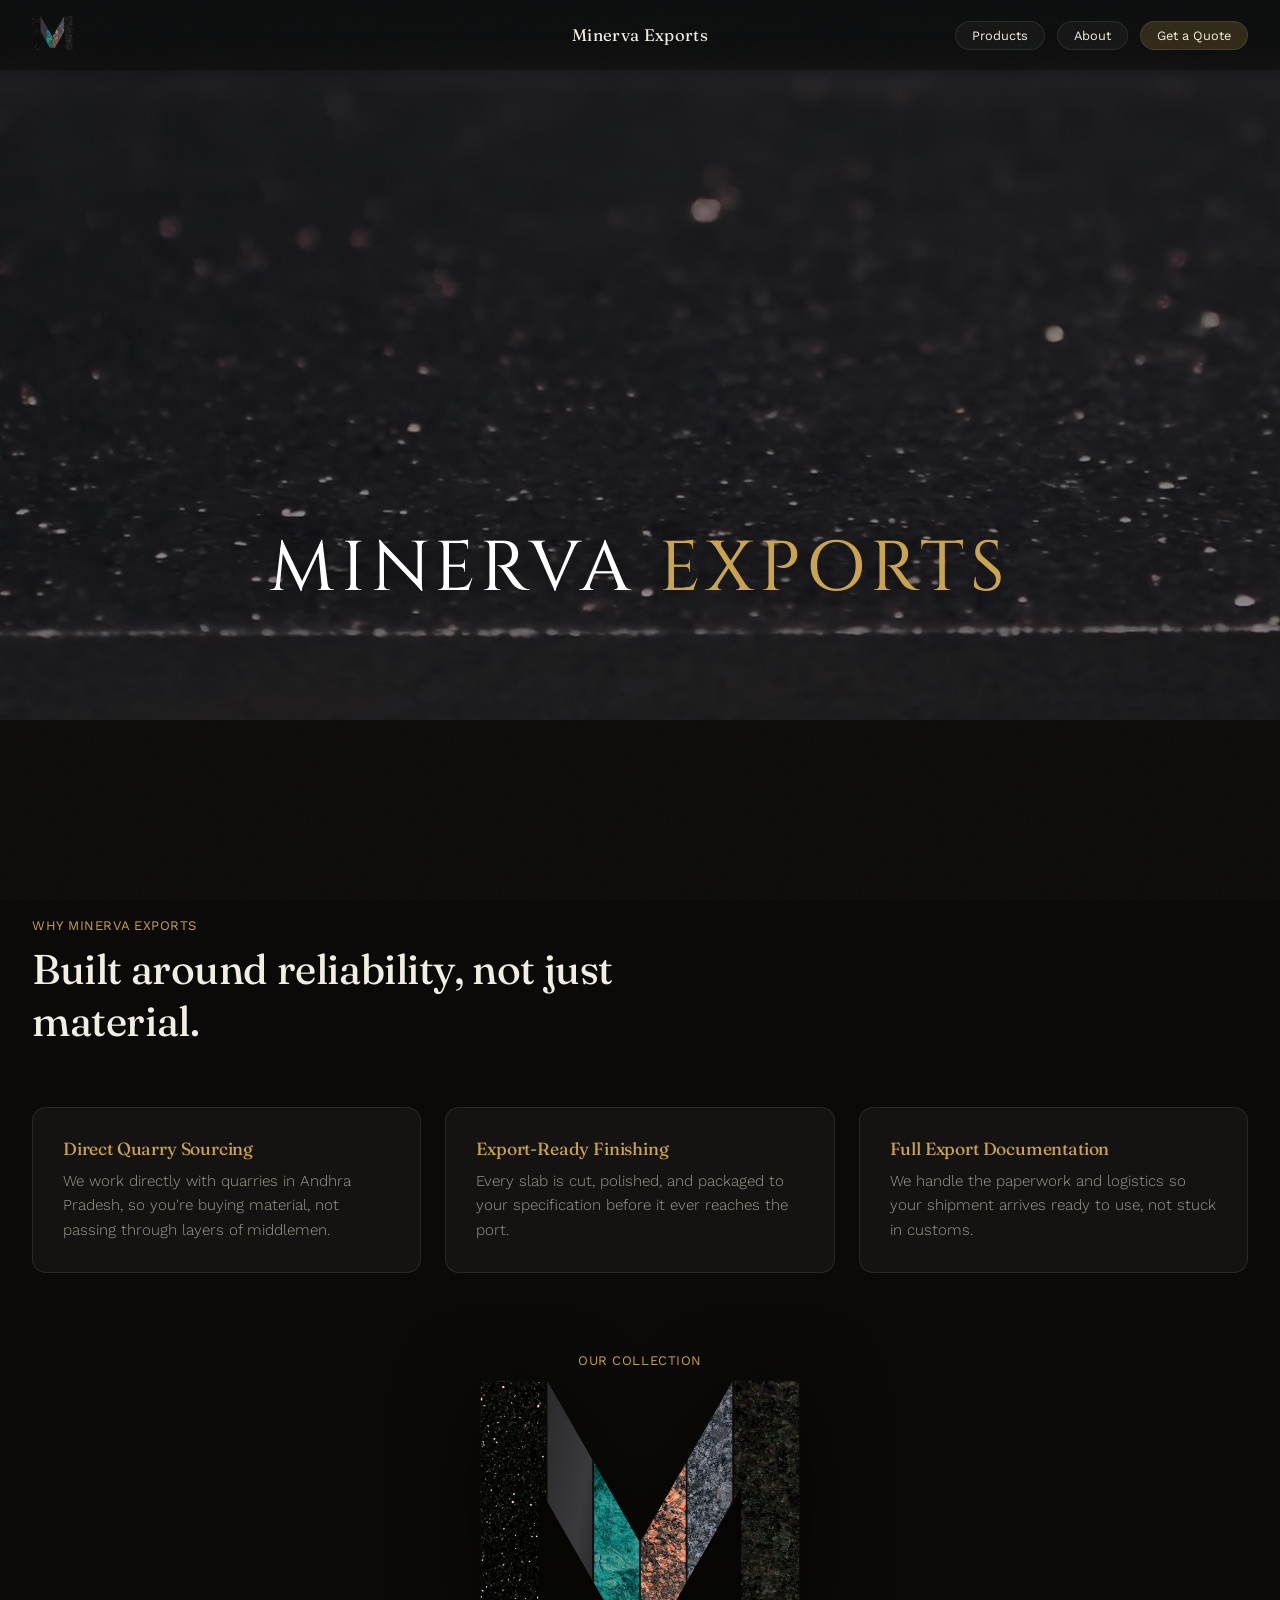
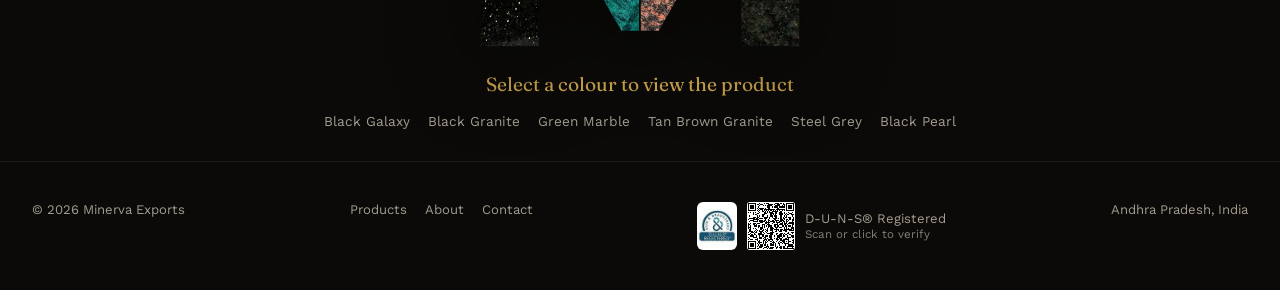
==== commit bb883b6b: "removing thr Get Quote" ====
--- a/index.html
+++ b/index.html
@@ -97,15 +97,6 @@
   </div>
 </section>
 
-
-
-<section class="cta-band">
-  <div class="reveal">
-    <h2>Looking for a specific grade or volume?</h2>
-    <p>Tell us your specification and destination port — we'll get back to you with pricing and lead time.</p>
-    <a href="contact.html" class="btn-solid">Get a Quote</a>
-  </div>
-</section>
 </main>
 
 <footer>
